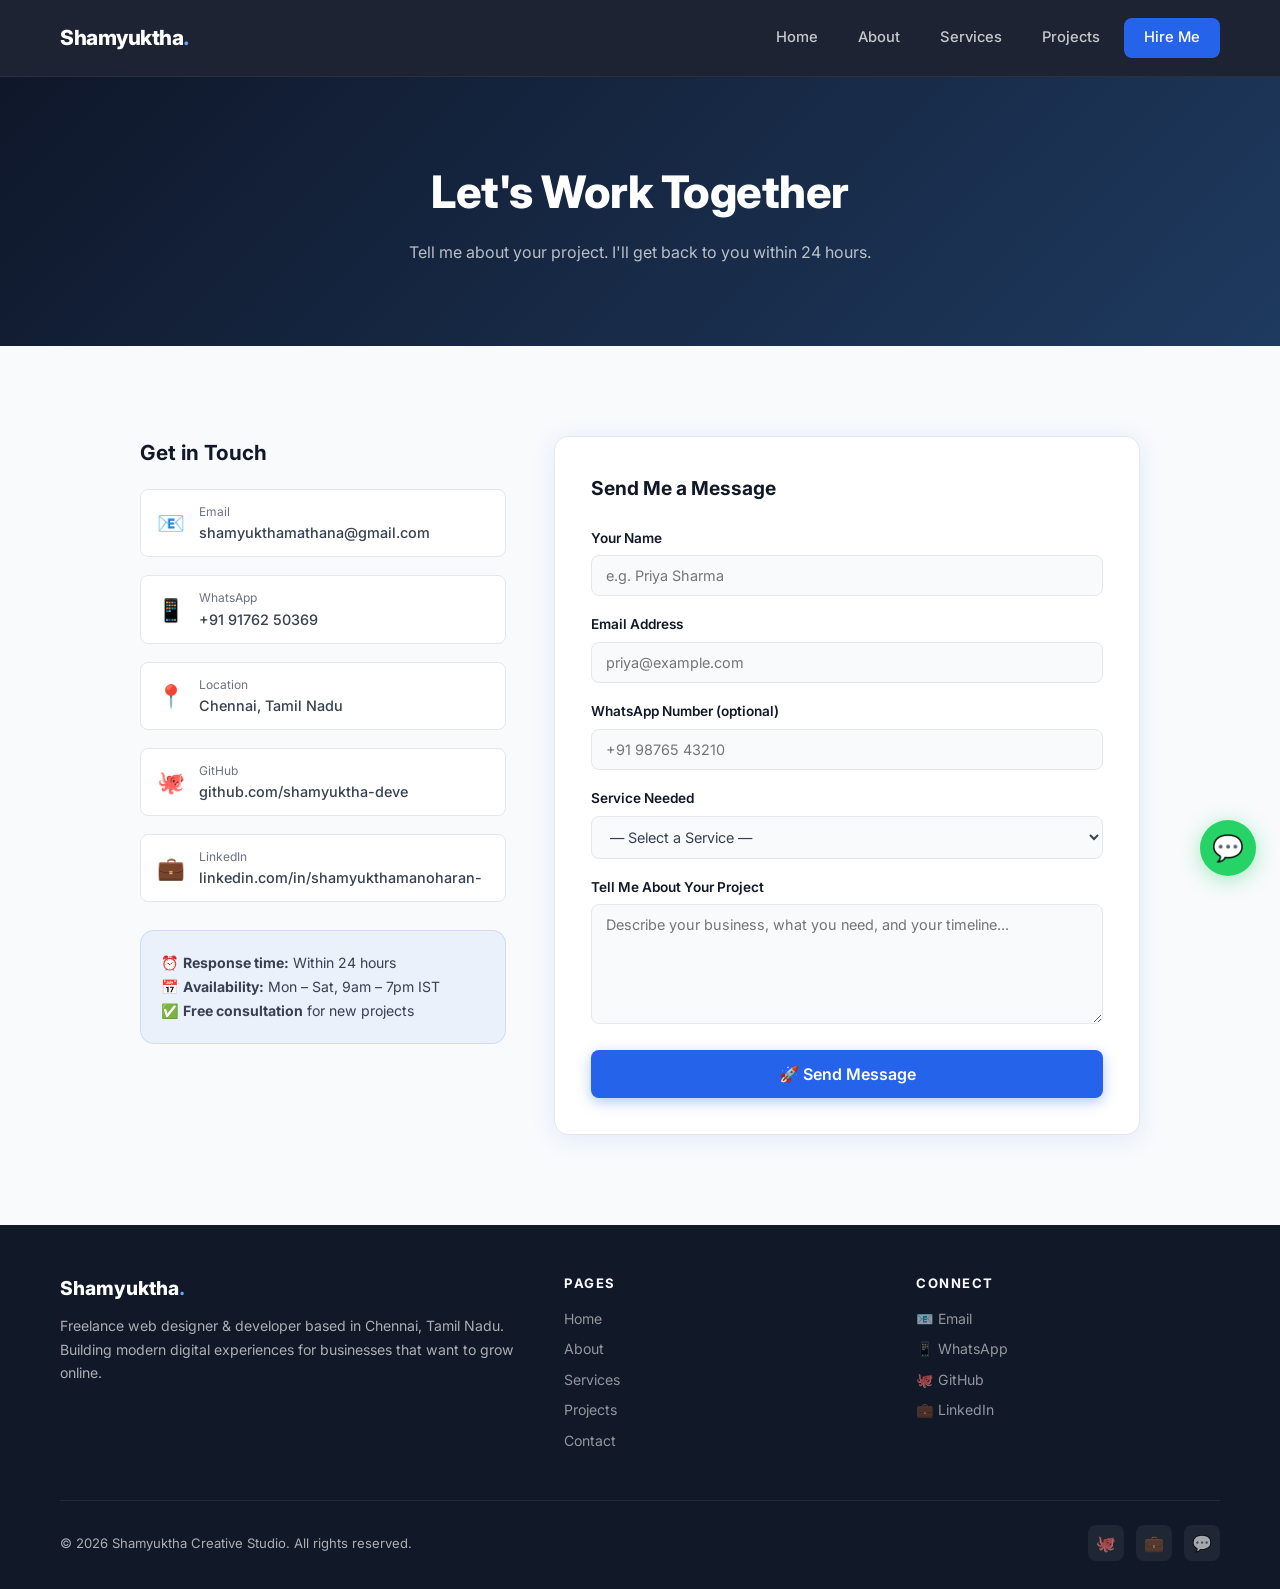
==== contact.html @ ec06d0a0 "Add files via upload" ====
<!DOCTYPE html>
<html lang="en">

<head>
  <meta charset="UTF-8">
  <meta name="viewport" content="width=device-width, initial-scale=1.0">
  <title>Contact — Shamyuktha Studio</title>
  <meta name="description"
    content="Get in touch with Shamyuktha for website design, poster design, or video editing services. Based in Chennai, Tamil Nadu.">
  <link rel="stylesheet" href="style.css">
</head>

<body>

  <nav>
    <a href="index.html" class="nav-logo">Shamyuktha<span>.</span></a>
    <div class="nav-links" id="navLinks">
      <a href="index.html">Home</a>
      <a href="about.html">About</a>
      <a href="services.html">Services</a>
      <a href="projects.html">Projects</a>
      <a href="contact.html" class="nav-cta active">Hire Me</a>
    </div>
    <div class="nav-hamburger" onclick="toggleNav()">
      <span></span><span></span><span></span>
    </div>
  </nav>

  <div class="page-hero">
    <h1>Let's Work Together</h1>
    <p>Tell me about your project. I'll get back to you within 24 hours.</p>
  </div>

  <section class="section">
    <div class="contact-grid">

      <!-- INFO SIDEBAR -->
      <div class="fade-in">
        <div class="contact-info">
          <h3>Get in Touch</h3>

          <a href="mailto:shamyukthamathana@gmail.com" class="contact-item" id="emailLink">
            <span class="ci-icon">📧</span>
            <div>
              <div class="ci-label">Email</div>
              <div class="ci-text">shamyukthamathana@gmail.com</div>
            </div>
          </a>

          <a href="https://wa.me/919176250369?text=Hi%20I%20need%20a%20website" target="_blank" class="contact-item"
            id="whatsappLink">
            <span class="ci-icon">📱</span>
            <div>
              <div class="ci-label">WhatsApp</div>
              <div class="ci-text">+91 91762 50369</div>
            </div>
          </a>

          <div class="contact-item" style="cursor:default;">
            <span class="ci-icon">📍</span>
            <div>
              <div class="ci-label">Location</div>
              <div class="ci-text">Chennai, Tamil Nadu</div>
            </div>
          </div>

          <a href="https://github.com/shamyuktha-deve" target="_blank" class="contact-item" id="githubLink">
            <span class="ci-icon">🐙</span>
            <div>
              <div class="ci-label">GitHub</div>
              <div class="ci-text">github.com/shamyuktha-deve</div>
            </div>
          </a>

          <a href="https://www.linkedin.com/in/shamyukthamanoharan-/" target="_blank" class="contact-item"
            id="linkedinLink">
            <span class="ci-icon">💼</span>
            <div>
              <div class="ci-label">LinkedIn</div>
              <div class="ci-text">linkedin.com/in/shamyukthamanoharan-</div>
            </div>
          </a>

          <div
            style="margin-top: 28px; padding: 20px; background: rgba(37,99,235,0.06); border-radius: var(--radius); border: 1px solid rgba(37,99,235,0.15);">
            <p style="font-size:0.88rem; color:var(--text); line-height:1.7;">
              ⏰ <strong>Response time:</strong> Within 24 hours<br>
              📅 <strong>Availability:</strong> Mon – Sat, 9am – 7pm IST<br>
              ✅ <strong>Free consultation</strong> for new projects
            </p>
          </div>
        </div>
      </div>

      <!-- CONTACT FORM -->
      <div class="contact-form fade-in">
        <h3>Send Me a Message</h3>
        <form action="https://formspree.io/f/mojorzlw" method="POST" id="contactForm">
          <div class="form-group">
            <label for="name">Your Name</label>
            <input type="text" id="name" name="name" placeholder="e.g. Priya Sharma" required>
          </div>
          <div class="form-group">
            <label for="email">Email Address</label>
            <input type="email" id="email" name="email" placeholder="priya@example.com" required>
          </div>
          <div class="form-group">
            <label for="phone">WhatsApp Number (optional)</label>
            <input type="tel" id="phone" name="phone" placeholder="+91 98765 43210">
          </div>
          <div class="form-group">
            <label for="service">Service Needed</label>
            <select id="service" name="service">
              <option value="">— Select a Service —</option>
              <option value="basic-website">Basic Website (₹1,999+)</option>
              <option value="business-website">Business Website (₹3,999+)</option>
              <option value="ecommerce">E-Commerce Website (₹7,999+)</option>
              <option value="poster">Poster Design (₹499+)</option>
              <option value="video">Video Editing (₹799+)</option>
              <option value="bundle">Content Bundle (₹1,999/mo)</option>
              <option value="other">Something Else</option>
            </select>
          </div>
          <div class="form-group">
            <label for="message">Tell Me About Your Project</label>
            <textarea id="message" name="message" rows="5"
              placeholder="Describe your business, what you need, and your timeline..." required></textarea>
          </div>
          <button type="submit" class="btn btn-primary" id="submitBtn"
            style="width:100%; justify-content:center; font-size:1rem; padding:14px;">
            🚀 Send Message
          </button>
        </form>
      </div>

    </div>
  </section>

  <footer>
    <div class="footer-grid">
      <div class="footer-brand">
        <h3>Shamyuktha<span>.</span></h3>
        <p>Freelance web designer & developer based in Chennai, Tamil Nadu. Building modern digital experiences for
          businesses that want to grow online.</p>
      </div>
      <div class="footer-col">
        <h4>Pages</h4>
        <a href="index.html">Home</a>
        <a href="about.html">About</a>
        <a href="services.html">Services</a>
        <a href="projects.html">Projects</a>
        <a href="contact.html">Contact</a>
      </div>
      <div class="footer-col">
        <h4>Connect</h4>
        <a href="mailto:shamyukthamathana@gmail.com">📧 Email</a>
        <a href="https://wa.me/919176250369" target="_blank">📱 WhatsApp</a>
        <a href="https://github.com/shamyuktha-deve" target="_blank">🐙 GitHub</a>
        <a href="https://www.linkedin.com/in/shamyukthamanoharan-/" target="_blank">💼 LinkedIn</a>
      </div>
    </div>
    <div class="footer-bottom">
      <span>© 2026 Shamyuktha Creative Studio. All rights reserved.</span>
      <div class="footer-social">
        <a href="https://github.com/shamyuktha-deve" target="_blank">🐙</a>
        <a href="https://www.linkedin.com/in/shamyukthamanoharan-/" target="_blank">💼</a>
        <a href="https://wa.me/919176250369" target="_blank">💬</a>
      </div>
    </div>
  </footer>

  <a class="whatsapp" href="https://wa.me/919176250369?text=Hi%20I%20need%20a%20website" target="_blank">💬</a>

  <script>
    function toggleNav() { document.getElementById('navLinks').classList.toggle('open'); }
    const observer = new IntersectionObserver((entries) => {
      entries.forEach((e, i) => { if (e.isIntersecting) { setTimeout(() => e.target.classList.add('visible'), i * 100); observer.unobserve(e.target); } });
    }, { threshold: 0.1 });
    document.querySelectorAll('.fade-in').forEach(el => observer.observe(el));
  </script>
</body>

</html>
---- style.css ----
@import url('https://fonts.googleapis.com/css2?family=Inter:wght@300;400;500;600;700;800&display=swap');

:root {
  --primary: #2563EB;
  --primary-light: #3B82F6;
  --accent: #60A5FA;
  --dark: #111827;
  --dark2: #1F2937;
  --text: #374151;
  --text-light: #6B7280;
  --bg: #F8FAFC;
  --white: #ffffff;
  --card-bg: #ffffff;
  --border: #E5E7EB;
  --success: #10B981;
  --shadow: 0 4px 24px rgba(37,99,235,0.10);
  --shadow-lg: 0 8px 40px rgba(37,99,235,0.16);
  --radius: 14px;
  --radius-sm: 8px;
  --transition: 0.3s ease;
}

* { margin: 0; padding: 0; box-sizing: border-box; }

html { scroll-behavior: smooth; }

body {
  font-family: 'Inter', sans-serif;
  background: var(--bg);
  color: var(--text);
  line-height: 1.6;
}

/* ── SCROLLBAR ── */
::-webkit-scrollbar { width: 6px; }
::-webkit-scrollbar-track { background: var(--bg); }
::-webkit-scrollbar-thumb { background: var(--primary); border-radius: 3px; }

/* ── NAV ── */
nav {
  background: rgba(17,24,39,0.95);
  backdrop-filter: blur(12px);
  padding: 18px 60px;
  display: flex;
  justify-content: space-between;
  align-items: center;
  position: sticky;
  top: 0;
  z-index: 1000;
  border-bottom: 1px solid rgba(255,255,255,0.06);
}

.nav-logo {
  font-size: 1.3rem;
  font-weight: 800;
  color: var(--white);
  text-decoration: none;
  letter-spacing: -0.5px;
}

.nav-logo span { color: var(--accent); }

.nav-links { display: flex; gap: 8px; align-items: center; }

.nav-links a {
  color: rgba(255,255,255,0.75);
  text-decoration: none;
  padding: 8px 16px;
  border-radius: var(--radius-sm);
  font-size: 0.92rem;
  font-weight: 500;
  transition: var(--transition);
}

.nav-links a:hover, .nav-links a.active {
  color: var(--white);
  background: rgba(96,165,250,0.12);
}

.nav-cta {
  background: var(--primary) !important;
  color: var(--white) !important;
  padding: 8px 20px !important;
}

.nav-cta:hover { background: var(--primary-light) !important; transform: translateY(-1px); }

.nav-hamburger { display: none; flex-direction: column; gap: 5px; cursor: pointer; padding: 4px; }
.nav-hamburger span { width: 24px; height: 2px; background: white; border-radius: 2px; transition: var(--transition); }

/* ── BUTTONS ── */
.btn {
  display: inline-flex;
  align-items: center;
  gap: 8px;
  padding: 13px 28px;
  border-radius: var(--radius-sm);
  font-size: 0.95rem;
  font-weight: 600;
  text-decoration: none;
  border: none;
  cursor: pointer;
  transition: var(--transition);
  font-family: 'Inter', sans-serif;
}

.btn-primary {
  background: var(--primary);
  color: var(--white);
  box-shadow: 0 4px 14px rgba(37,99,235,0.35);
}

.btn-primary:hover {
  background: var(--primary-light);
  transform: translateY(-2px);
  box-shadow: 0 8px 24px rgba(37,99,235,0.45);
}

.btn-outline {
  background: transparent;
  color: var(--white);
  border: 2px solid rgba(255,255,255,0.4);
}

.btn-outline:hover {
  background: rgba(255,255,255,0.08);
  border-color: var(--accent);
  transform: translateY(-2px);
}

.btn-dark {
  background: var(--dark);
  color: var(--white);
}

.btn-dark:hover { background: var(--dark2); transform: translateY(-2px); }

/* ── HERO ── */
.hero {
  min-height: 92vh;
  background: linear-gradient(135deg, #0f172a 0%, #1e3a5f 50%, #111827 100%);
  display: flex;
  align-items: center;
  padding: 80px 60px;
  position: relative;
  overflow: hidden;
}

.hero::before {
  content: '';
  position: absolute;
  width: 600px; height: 600px;
  background: radial-gradient(circle, rgba(37,99,235,0.2) 0%, transparent 70%);
  top: -100px; right: -100px;
  pointer-events: none;
}

.hero::after {
  content: '';
  position: absolute;
  width: 400px; height: 400px;
  background: radial-gradient(circle, rgba(96,165,250,0.1) 0%, transparent 70%);
  bottom: -50px; left: 100px;
  pointer-events: none;
}

.hero-content {
  flex: 1;
  max-width: 580px;
  position: relative;
  z-index: 2;
}

.hero-badge {
  display: inline-flex;
  align-items: center;
  gap: 8px;
  background: rgba(96,165,250,0.12);
  border: 1px solid rgba(96,165,250,0.25);
  color: var(--accent);
  padding: 6px 16px;
  border-radius: 50px;
  font-size: 0.82rem;
  font-weight: 600;
  letter-spacing: 0.5px;
  margin-bottom: 24px;
}

.hero-badge::before { content: '●'; animation: pulse 2s infinite; }

.hero h1 {
  font-size: clamp(2.2rem, 5vw, 3.2rem);
  font-weight: 800;
  color: var(--white);
  line-height: 1.2;
  margin-bottom: 10px;
  letter-spacing: -1px;
}

.hero h1 span { color: var(--accent); }

.hero-subtitle {
  font-size: 1.15rem;
  color: rgba(255,255,255,0.7);
  margin-bottom: 28px;
  line-height: 1.7;
}

.hero-checklist {
  list-style: none;
  margin-bottom: 36px;
  display: flex;
  flex-direction: column;
  gap: 10px;
}

.hero-checklist li {
  color: rgba(255,255,255,0.85);
  font-size: 0.97rem;
  font-weight: 500;
  display: flex;
  align-items: center;
  gap: 10px;
}

.hero-checklist li::before {
  content: '✓';
  background: var(--success);
  color: white;
  width: 22px; height: 22px;
  border-radius: 50%;
  display: flex;
  align-items: center;
  justify-content: center;
  font-size: 0.75rem;
  font-weight: 700;
  flex-shrink: 0;
}

.hero-btns { display: flex; gap: 14px; flex-wrap: wrap; }

.hero-img {
  flex: 1;
  display: flex;
  justify-content: center;
  align-items: center;
  position: relative;
  z-index: 2;
}

.hero-img img {
  width: 380px;
  height: 380px;
  object-fit: cover;
  border-radius: 50%;
  border: 4px solid rgba(96,165,250,0.3);
  box-shadow: 0 0 60px rgba(37,99,235,0.3);
  animation: float 4s ease-in-out infinite;
}

/* ── STATS BAR ── */
.stats-bar {
  background: var(--white);
  border-bottom: 1px solid var(--border);
  padding: 24px 60px;
  display: flex;
  justify-content: center;
  gap: 60px;
  box-shadow: 0 2px 12px rgba(0,0,0,0.05);
}

.stat-item { text-align: center; }
.stat-item .stat-num {
  font-size: 1.8rem;
  font-weight: 800;
  color: var(--primary);
  display: block;
  line-height: 1;
}
.stat-item .stat-label {
  font-size: 0.82rem;
  color: var(--text-light);
  font-weight: 500;
  margin-top: 4px;
}

/* ── SECTIONS ── */
.section { padding: 90px 60px; }
.section-alt { background: #F1F5F9; }

.section-header { text-align: center; margin-bottom: 56px; }
.section-tag {
  display: inline-block;
  background: rgba(37,99,235,0.08);
  color: var(--primary);
  font-size: 0.78rem;
  font-weight: 700;
  letter-spacing: 2px;
  text-transform: uppercase;
  padding: 5px 14px;
  border-radius: 50px;
  margin-bottom: 14px;
}

.section-header h2 {
  font-size: clamp(1.8rem, 3vw, 2.4rem);
  font-weight: 800;
  color: var(--dark);
  letter-spacing: -0.5px;
  margin-bottom: 12px;
}

.section-header p {
  color: var(--text-light);
  max-width: 520px;
  margin: 0 auto;
  font-size: 1rem;
}

/* ── CARDS ── */
.cards-grid {
  display: grid;
  grid-template-columns: repeat(auto-fit, minmax(280px, 1fr));
  gap: 24px;
  max-width: 1200px;
  margin: 0 auto;
}

.card {
  background: var(--card-bg);
  border: 1px solid var(--border);
  border-radius: var(--radius);
  overflow: hidden;
  transition: var(--transition);
  box-shadow: var(--shadow);
}

.card:hover {
  transform: translateY(-6px);
  box-shadow: var(--shadow-lg);
  border-color: var(--accent);
}

.card-img {
  width: 100%;
  height: 200px;
  object-fit: cover;
  display: block;
}

.card-body { padding: 22px; }

.card-body h3 {
  font-size: 1.1rem;
  font-weight: 700;
  color: var(--dark);
  margin-bottom: 8px;
}

.card-body p {
  color: var(--text-light);
  font-size: 0.9rem;
  margin-bottom: 14px;
  line-height: 1.6;
}

.tech-tags { display: flex; flex-wrap: wrap; gap: 6px; margin-bottom: 18px; }

.tech-tag {
  background: rgba(37,99,235,0.08);
  color: var(--primary);
  font-size: 0.75rem;
  font-weight: 600;
  padding: 3px 10px;
  border-radius: 50px;
}

.card-links { display: flex; gap: 10px; }

.card-link {
  flex: 1;
  text-align: center;
  padding: 8px;
  border-radius: var(--radius-sm);
  font-size: 0.82rem;
  font-weight: 600;
  text-decoration: none;
  transition: var(--transition);
}

.card-link-primary {
  background: var(--primary);
  color: white;
}
.card-link-primary:hover { background: var(--primary-light); }

.card-link-outline {
  border: 1.5px solid var(--border);
  color: var(--text);
}
.card-link-outline:hover { border-color: var(--primary); color: var(--primary); }

/* ── PRICING CARDS ── */
.pricing-grid {
  display: grid;
  grid-template-columns: repeat(auto-fit, minmax(260px, 1fr));
  gap: 24px;
  max-width: 1200px;
  margin: 0 auto;
}

.pricing-card {
  background: var(--white);
  border: 1.5px solid var(--border);
  border-radius: var(--radius);
  padding: 32px 28px;
  position: relative;
  transition: var(--transition);
  box-shadow: var(--shadow);
}

.pricing-card:hover {
  transform: translateY(-6px);
  box-shadow: var(--shadow-lg);
}

.pricing-card.featured {
  border-color: var(--primary);
  box-shadow: 0 0 0 1px var(--primary), var(--shadow-lg);
}

.badge-popular {
  position: absolute;
  top: -14px;
  left: 50%;
  transform: translateX(-50%);
  background: var(--primary);
  color: white;
  font-size: 0.72rem;
  font-weight: 700;
  letter-spacing: 1px;
  padding: 4px 16px;
  border-radius: 50px;
  text-transform: uppercase;
}

.pricing-icon {
  font-size: 2rem;
  margin-bottom: 12px;
}

.pricing-card h3 {
  font-size: 1.15rem;
  font-weight: 700;
  color: var(--dark);
  margin-bottom: 6px;
}

.pricing-price {
  font-size: 1.8rem;
  font-weight: 800;
  color: var(--primary);
  margin-bottom: 4px;
}

.pricing-price span {
  font-size: 0.9rem;
  font-weight: 400;
  color: var(--text-light);
}

.pricing-desc {
  color: var(--text-light);
  font-size: 0.85rem;
  margin-bottom: 20px;
}

.pricing-features {
  list-style: none;
  margin-bottom: 24px;
  display: flex;
  flex-direction: column;
  gap: 8px;
}

.pricing-features li {
  font-size: 0.88rem;
  color: var(--text);
  display: flex;
  align-items: center;
  gap: 8px;
}

.pricing-features li::before {
  content: '✓';
  color: var(--success);
  font-weight: 700;
  font-size: 0.8rem;
}

.pricing-cta {
  display: block;
  text-align: center;
  padding: 11px;
  border-radius: var(--radius-sm);
  font-size: 0.9rem;
  font-weight: 600;
  text-decoration: none;
  transition: var(--transition);
  background: var(--primary);
  color: white;
}

.pricing-cta:hover { background: var(--primary-light); transform: translateY(-2px); }

/* ── SKILLS GRID ── */
.skills-grid {
  display: grid;
  grid-template-columns: repeat(auto-fit, minmax(130px, 1fr));
  gap: 16px;
  max-width: 900px;
  margin: 0 auto;
}

.skill-card {
  background: var(--white);
  border: 1px solid var(--border);
  border-radius: var(--radius);
  padding: 24px 16px;
  text-align: center;
  transition: var(--transition);
  box-shadow: var(--shadow);
}

.skill-card:hover {
  transform: translateY(-4px);
  border-color: var(--primary);
  box-shadow: var(--shadow-lg);
}

.skill-card .skill-icon { font-size: 2rem; margin-bottom: 8px; display: block; }
.skill-card .skill-name { font-size: 0.85rem; font-weight: 600; color: var(--dark); }

/* ── WHY ME GRID ── */
.why-grid {
  display: grid;
  grid-template-columns: repeat(auto-fit, minmax(240px, 1fr));
  gap: 24px;
  max-width: 1000px;
  margin: 0 auto;
}

.why-card {
  background: var(--white);
  border: 1px solid var(--border);
  border-radius: var(--radius);
  padding: 28px 24px;
  text-align: center;
  transition: var(--transition);
}

.why-card:hover { transform: translateY(-4px); box-shadow: var(--shadow-lg); }
.why-card .why-icon { font-size: 2.2rem; margin-bottom: 14px; }
.why-card h3 { font-size: 1rem; font-weight: 700; color: var(--dark); margin-bottom: 8px; }
.why-card p { font-size: 0.87rem; color: var(--text-light); line-height: 1.6; }

/* ── ABOUT HERO ── */
.page-hero {
  background: linear-gradient(135deg, #0f172a 0%, #1e3a5f 100%);
  padding: 80px 60px;
  text-align: center;
  color: white;
}

.page-hero h1 {
  font-size: clamp(2rem, 4vw, 2.8rem);
  font-weight: 800;
  margin-bottom: 12px;
  letter-spacing: -0.5px;
}

.page-hero p { color: rgba(255,255,255,0.7); font-size: 1rem; max-width: 480px; margin: 0 auto; }

/* ── ABOUT LAYOUT ── */
.about-intro {
  display: grid;
  grid-template-columns: 1fr 1.5fr;
  gap: 60px;
  align-items: center;
  max-width: 1100px;
  margin: 0 auto;
}

.about-img-wrap img {
  width: 100%;
  border-radius: var(--radius);
  box-shadow: var(--shadow-lg);
}

.about-text h2 {
  font-size: 1.8rem;
  font-weight: 800;
  color: var(--dark);
  margin-bottom: 16px;
  letter-spacing: -0.3px;
}

.about-text p {
  color: var(--text-light);
  margin-bottom: 16px;
  line-height: 1.8;
  font-size: 0.97rem;
}

/* ── CONTACT ── */
.contact-grid {
  display: grid;
  grid-template-columns: 1fr 1.6fr;
  gap: 48px;
  max-width: 1000px;
  margin: 0 auto;
  align-items: start;
}

.contact-info h3 {
  font-size: 1.3rem;
  font-weight: 700;
  color: var(--dark);
  margin-bottom: 20px;
}

.contact-item {
  display: flex;
  align-items: center;
  gap: 14px;
  margin-bottom: 18px;
  text-decoration: none;
  color: var(--text);
  transition: var(--transition);
  padding: 12px 16px;
  border-radius: var(--radius-sm);
  border: 1px solid var(--border);
  background: var(--white);
}

.contact-item:hover { border-color: var(--primary); color: var(--primary); transform: translateX(4px); }
.contact-item .ci-icon { font-size: 1.4rem; }
.contact-item .ci-text { font-size: 0.9rem; font-weight: 500; }
.contact-item .ci-label { font-size: 0.75rem; color: var(--text-light); font-weight: 400; }

.contact-form {
  background: var(--white);
  border: 1px solid var(--border);
  border-radius: var(--radius);
  padding: 36px;
  box-shadow: var(--shadow);
}

.contact-form h3 {
  font-size: 1.2rem;
  font-weight: 700;
  color: var(--dark);
  margin-bottom: 24px;
}

.form-group { margin-bottom: 18px; }

.form-group label {
  display: block;
  font-size: 0.85rem;
  font-weight: 600;
  color: var(--dark);
  margin-bottom: 6px;
}

.form-group input,
.form-group textarea,
.form-group select {
  width: 100%;
  padding: 11px 14px;
  border: 1.5px solid var(--border);
  border-radius: var(--radius-sm);
  font-size: 0.9rem;
  font-family: 'Inter', sans-serif;
  color: var(--text);
  background: var(--bg);
  transition: var(--transition);
  outline: none;
}

.form-group input:focus,
.form-group textarea:focus,
.form-group select:focus {
  border-color: var(--primary);
  box-shadow: 0 0 0 3px rgba(37,99,235,0.1);
  background: var(--white);
}

.form-group textarea { resize: vertical; min-height: 120px; }

/* ── FOOTER ── */
footer {
  background: var(--dark);
  color: rgba(255,255,255,0.65);
  padding: 48px 60px 28px;
}

.footer-grid {
  display: grid;
  grid-template-columns: 1.5fr 1fr 1fr;
  gap: 48px;
  margin-bottom: 40px;
}

.footer-brand h3 {
  font-size: 1.2rem;
  font-weight: 800;
  color: var(--white);
  margin-bottom: 10px;
}

.footer-brand h3 span { color: var(--accent); }
.footer-brand p { font-size: 0.88rem; line-height: 1.7; }

.footer-col h4 {
  font-size: 0.82rem;
  font-weight: 700;
  color: var(--white);
  letter-spacing: 1.5px;
  text-transform: uppercase;
  margin-bottom: 14px;
}

.footer-col a {
  display: block;
  color: rgba(255,255,255,0.55);
  text-decoration: none;
  font-size: 0.88rem;
  margin-bottom: 8px;
  transition: var(--transition);
}

.footer-col a:hover { color: var(--accent); padding-left: 4px; }

.footer-bottom {
  border-top: 1px solid rgba(255,255,255,0.08);
  padding-top: 24px;
  display: flex;
  justify-content: space-between;
  align-items: center;
  font-size: 0.82rem;
}

.footer-social { display: flex; gap: 12px; }
.footer-social a {
  width: 36px; height: 36px;
  background: rgba(255,255,255,0.06);
  border-radius: 8px;
  display: flex;
  align-items: center;
  justify-content: center;
  color: rgba(255,255,255,0.6);
  text-decoration: none;
  font-size: 1rem;
  transition: var(--transition);
}
.footer-social a:hover { background: var(--primary); color: white; transform: translateY(-2px); }

/* ── WHATSAPP FLOAT ── */
.whatsapp {
  position: fixed;
  bottom: 24px; right: 24px;
  background: #25D366;
  color: white;
  width: 56px; height: 56px;
  border-radius: 50%;
  text-decoration: none;
  display: flex;
  align-items: center;
  justify-content: center;
  font-size: 1.6rem;
  box-shadow: 0 4px 20px rgba(37,211,102,0.4);
  z-index: 999;
  animation: pulse-wa 2.5s infinite;
  transition: var(--transition);
}

.whatsapp:hover { transform: scale(1.1); box-shadow: 0 6px 28px rgba(37,211,102,0.55); }

/* ── ANIMATIONS ── */
@keyframes float {
  0%, 100% { transform: translateY(0); }
  50% { transform: translateY(-14px); }
}

@keyframes pulse {
  0%, 100% { opacity: 1; }
  50% { opacity: 0.4; }
}

@keyframes pulse-wa {
  0%, 100% { box-shadow: 0 4px 20px rgba(37,211,102,0.4); }
  50% { box-shadow: 0 4px 36px rgba(37,211,102,0.7); }
}

@keyframes fadeInUp {
  from { opacity: 0; transform: translateY(30px); }
  to { opacity: 1; transform: translateY(0); }
}

.fade-in { opacity: 0; transform: translateY(30px); transition: opacity 0.6s ease, transform 0.6s ease; }
.fade-in.visible { opacity: 1; transform: translateY(0); }

/* ── RESPONSIVE ── */
@media (max-width: 1024px) {
  nav { padding: 16px 30px; }
  .hero { padding: 60px 30px; }
  .section { padding: 70px 30px; }
  .stats-bar { padding: 20px 30px; gap: 36px; }
  .about-intro { grid-template-columns: 1fr; gap: 36px; }
  .contact-grid { grid-template-columns: 1fr; }
  .footer-grid { grid-template-columns: 1fr 1fr; gap: 32px; }
  footer { padding: 40px 30px 24px; }
}

@media (max-width: 768px) {
  nav { padding: 14px 20px; }
  .nav-links { display: none; flex-direction: column; position: absolute; top: 64px; left: 0; right: 0; background: var(--dark); padding: 20px; gap: 4px; }
  .nav-links.open { display: flex; }
  .nav-hamburger { display: flex; }

  .hero { flex-direction: column-reverse; padding: 50px 20px; min-height: auto; gap: 36px; }
  .hero-img img { width: 220px; height: 220px; }
  .hero h1 { font-size: 2rem; }
  .hero-btns { flex-direction: column; }
  .hero-btns .btn { justify-content: center; }

  .stats-bar { flex-wrap: wrap; gap: 24px; padding: 24px 20px; }

  .section { padding: 60px 20px; }
  .page-hero { padding: 60px 20px; }

  .cards-grid { grid-template-columns: 1fr; }
  .pricing-grid { grid-template-columns: 1fr; max-width: 400px; }
  .skills-grid { grid-template-columns: repeat(3, 1fr); }
  .why-grid { grid-template-columns: 1fr; }

  .contact-grid { gap: 28px; }
  .contact-form { padding: 24px; }

  .footer-grid { grid-template-columns: 1fr; gap: 24px; }
  footer { padding: 36px 20px 20px; }
  .footer-bottom { flex-direction: column; gap: 14px; text-align: center; }

  .page-hero h1 { font-size: 1.8rem; }
}

@media (max-width: 480px) {
  .skills-grid { grid-template-columns: repeat(2, 1fr); }
  .stat-item .stat-num { font-size: 1.4rem; }
}
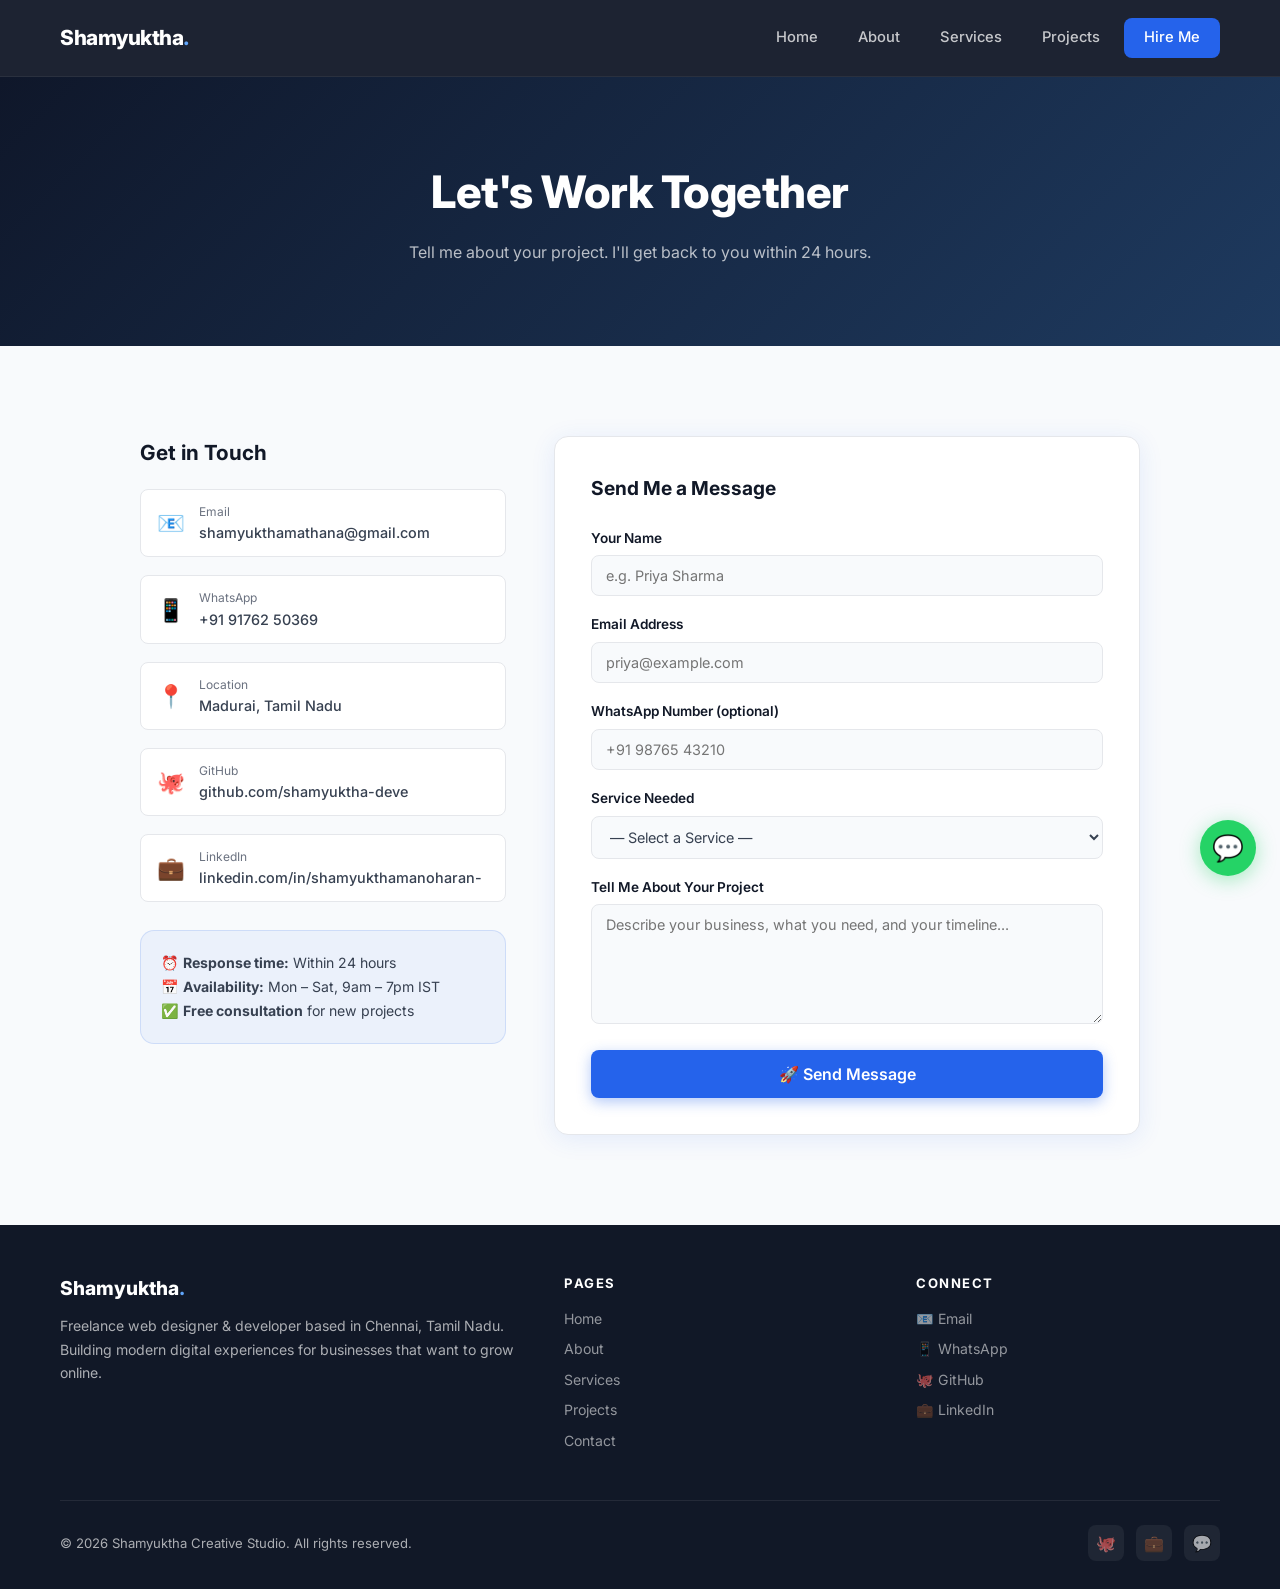
==== commit 98b70037: "Update contact.html" ====
--- a/contact.html
+++ b/contact.html
@@ -60,7 +60,7 @@
             <span class="ci-icon">📍</span>
             <div>
               <div class="ci-label">Location</div>
-              <div class="ci-text">Chennai, Tamil Nadu</div>
+              <div class="ci-text">Madurai, Tamil Nadu</div>
             </div>
           </div>
 
@@ -180,4 +180,4 @@
   </script>
 </body>
 
-</html>+</html>
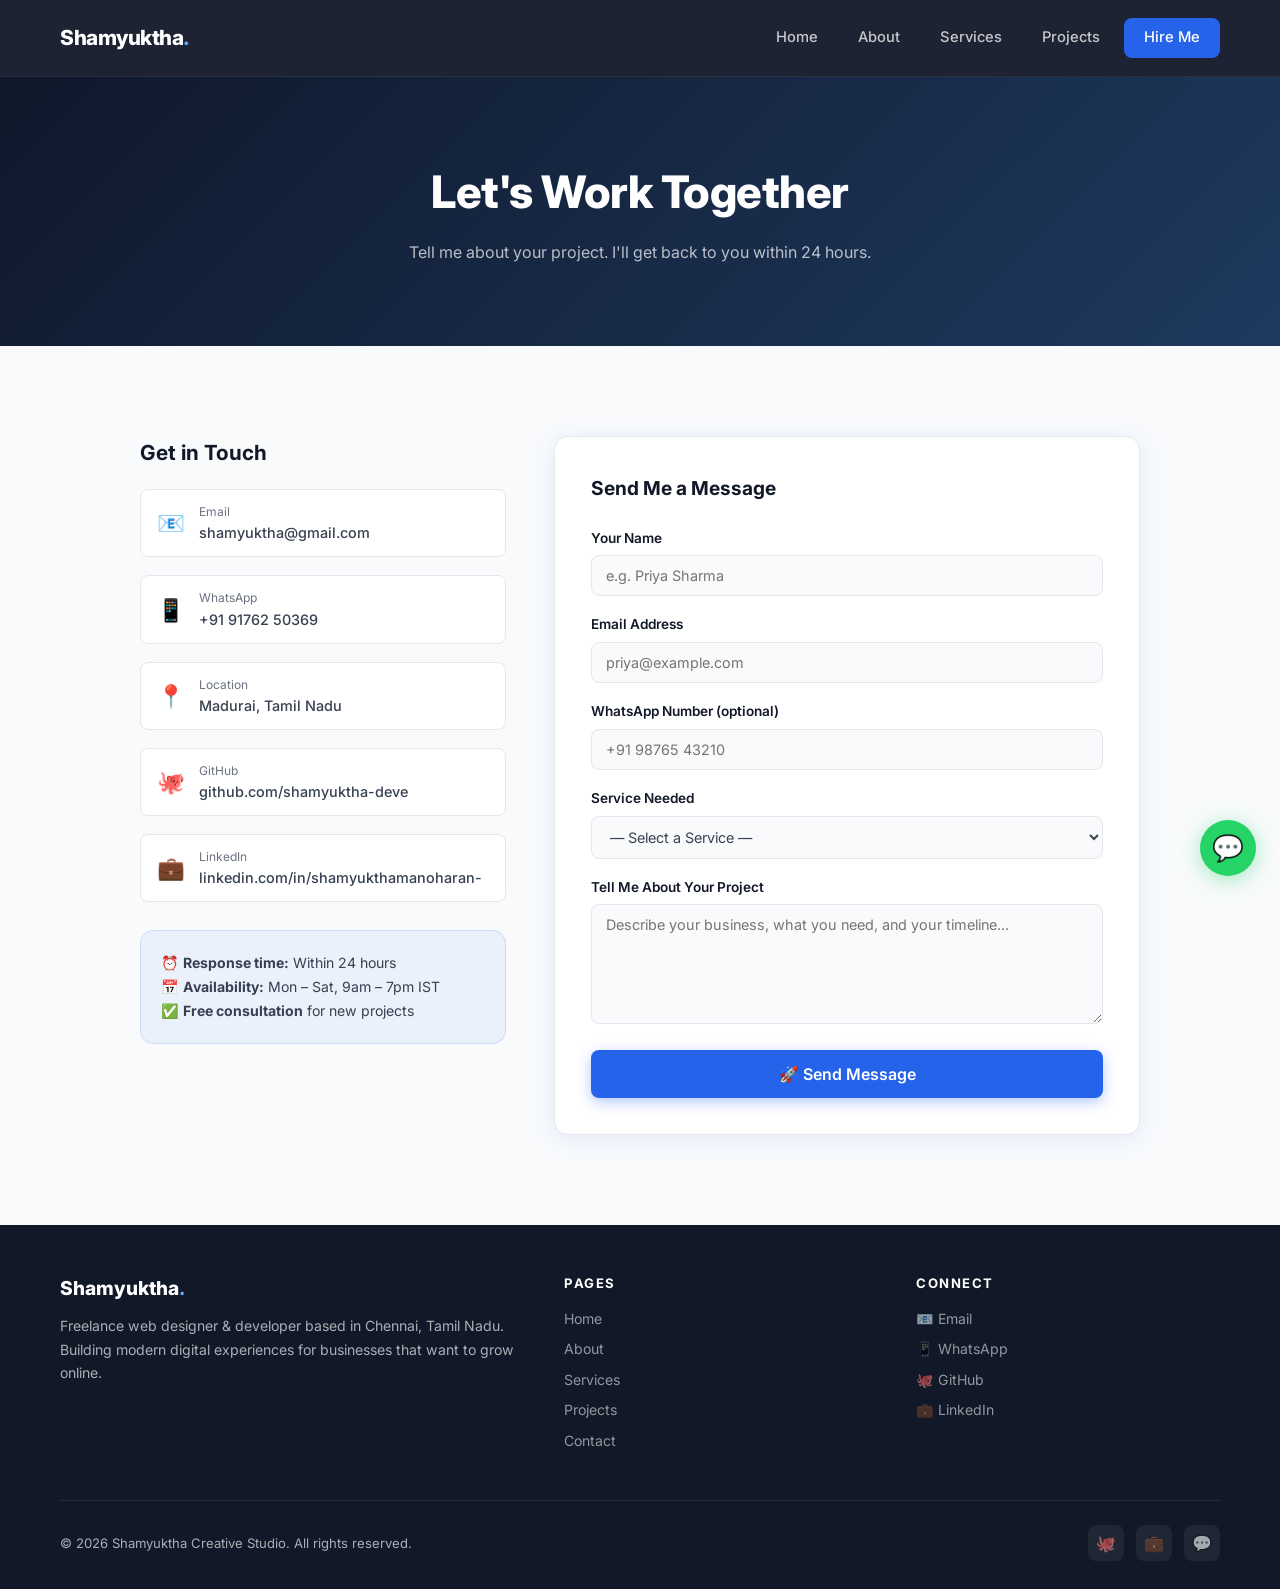
==== commit 231aafcc: "Update contact.html" ====
--- a/contact.html
+++ b/contact.html
@@ -43,7 +43,7 @@
             <span class="ci-icon">📧</span>
             <div>
               <div class="ci-label">Email</div>
-              <div class="ci-text">shamyukthamathana@gmail.com</div>
+              <div class="ci-text">shamyuktha@gmail.com</div>
             </div>
           </a>
 
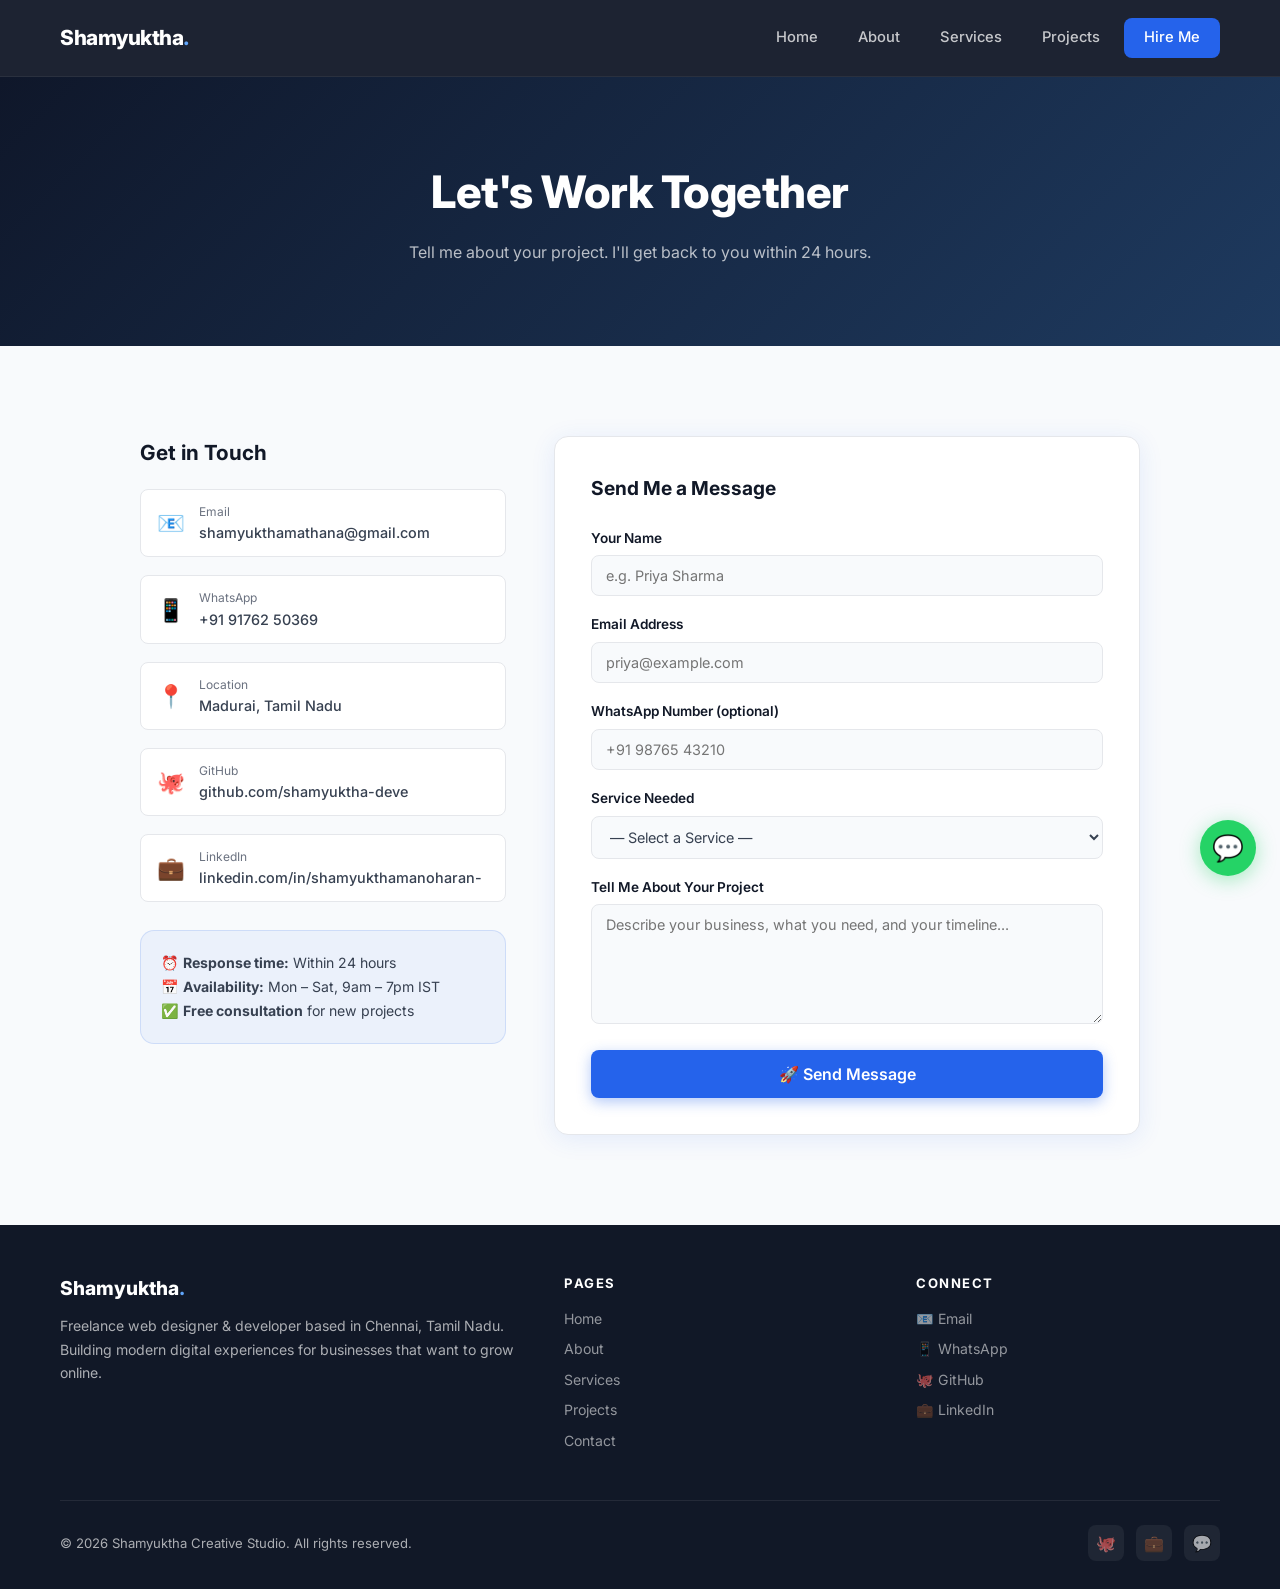
==== commit 5f4e8b0a: "Update contact.html" ====
--- a/contact.html
+++ b/contact.html
@@ -43,7 +43,7 @@
             <span class="ci-icon">📧</span>
             <div>
               <div class="ci-label">Email</div>
-              <div class="ci-text">shamyuktha@gmail.com</div>
+              <div class="ci-text">shamyukthamathana@gmail.com</div>
             </div>
           </a>
 
